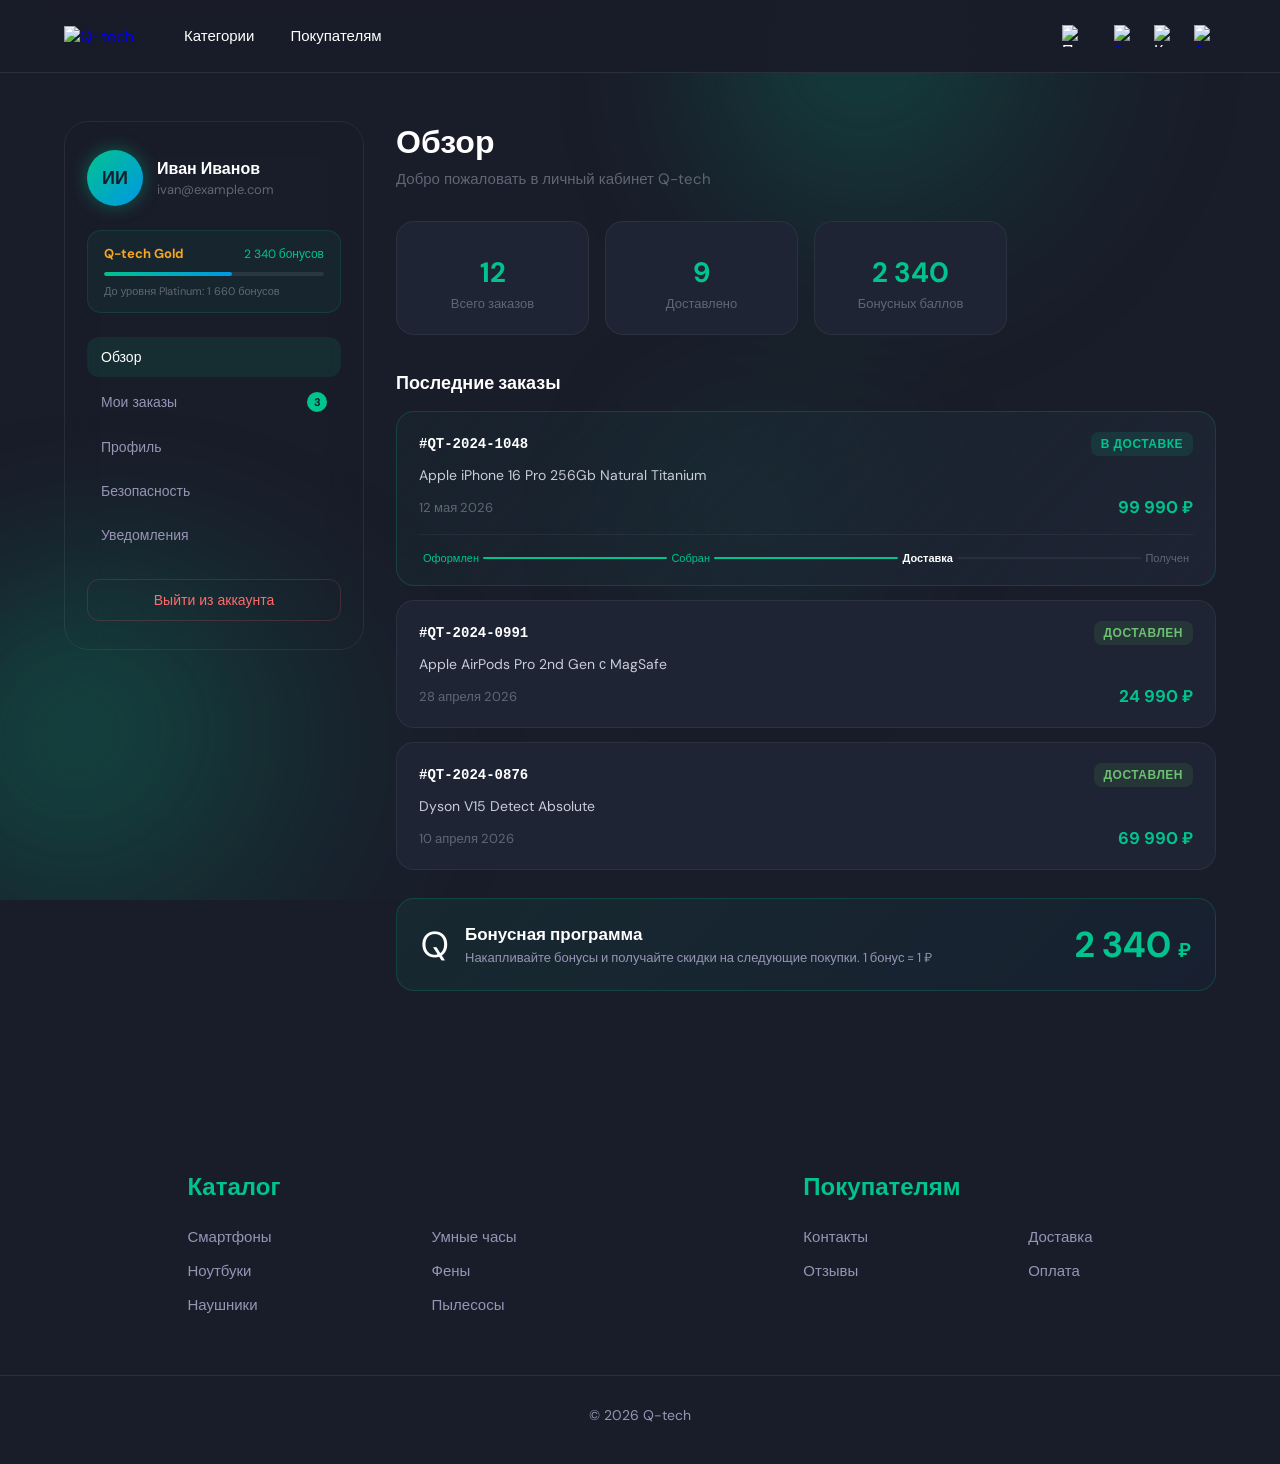
==== account.html @ d7476955 "Add files via upload" ====
<!DOCTYPE html>
<html lang="ru">
<head>
  <meta charset="UTF-8" />
  <meta name="viewport" content="width=device-width, initial-scale=1.0"/>
  <title>Личный кабинет — Q-tech</title>

  <link rel="stylesheet" href="css/global.css"/>
  <link rel="stylesheet" href="css/account.css"/>

  <link rel="preconnect" href="https://fonts.googleapis.com">
  <link href="https://fonts.googleapis.com/css2?family=DM+Sans:ital,opsz,wght@0,9..40,400;0,9..40,700;1,9..40,400&display=swap" rel="stylesheet">
</head>
<body>

<!-- HEADER -->
<header class="header">
  <div class="container nav">

    <div class="nav-left">
      <a href="index.html" class="logo">
        <img src="img/logo.svg" alt="Q-tech">
      </a>
      <nav class="menu">
        <a href="catalog.html">Категории</a>
        <a href="index.html#support">Покупателям</a>
      </nav>
    </div>

    <div class="icons">
      <div class="search-box">
        <div class="icon-wrap search-toggle">
          <img src="img/icon-search.svg" data-hover="img/icon-search-hover.svg" alt="Поиск">
        </div>
        <input type="text" id="searchInput" placeholder="Поиск...">
      </div>

      <a href="tel:+79999999999" class="icon-wrap">
        <img src="img/icon-phone.svg" data-hover="img/icon-phone-hover.svg" alt="Телефон">
      </a>

      <div class="icon-wrap cart-badge-wrap cart-toggle">
        <img src="img/icon-busket.svg" data-hover="img/icon-busket-hover.svg" alt="Корзина">
        <span class="cart-badge" id="cart-badge">0</span>
      </div>

      <a href="account.html" class="icon-wrap account-active">
        <img src="img/icon-account.svg" data-hover="img/icon-account-hover.svg" alt="Аккаунт">
      </a>

      <button class="burger-btn" aria-label="Меню">
        <span></span>
        <span></span>
        <span></span>
      </button>

      <div class="cart-modal"></div>
    </div>
  </div>
</header>

<!-- MOBILE MENU -->
<div class="mobile-menu">
  <button class="mobile-menu-close" aria-label="Закрыть">×</button>
  <a href="index.html#categories">Категории</a>
  <a href="catalog.html?category=phones">Смартфоны</a>
  <a href="catalog.html?category=laptops">Ноутбуки</a>
  <a href="catalog.html?category=headphones">Наушники</a>
  <a href="catalog.html?category=watch">Умные часы</a>
  <a href="catalog.html?category=vacuum">Пылесосы</a>
  <a href="catalog.html?category=dryer">Фены</a>
  <a href="index.html#support">Покупателям</a>
</div>

<!-- ACCOUNT LAYOUT -->
<div class="container account-wrap">

  <!-- SIDEBAR -->
  <aside class="account-sidebar" id="account-sidebar">

    <!-- AVATAR -->
    <div class="acc-avatar-block">
      <div class="acc-avatar" id="acc-avatar">
        <span id="acc-avatar-initials">ИИ</span>
      </div>
      <div class="acc-avatar-info">
        <div class="acc-name" id="acc-name-display">Иван Иванов</div>
        <div class="acc-email" id="acc-email-display">ivan@example.com</div>
      </div>
    </div>

    <!-- LEVEL -->
    <div class="acc-level-block">
      <div class="acc-level-row">
        <span class="acc-level-label">Q-tech Gold</span>
        <span class="acc-level-pts" id="acc-pts">2 340 бонусов</span>
      </div>
      <div class="acc-level-bar">
        <div class="acc-level-fill" style="width: 58%"></div>
      </div>
      <div class="acc-level-hint">До уровня Platinum: 1 660 бонусов</div>
    </div>

    <!-- MENU -->
    <nav class="acc-menu">
      <button class="acc-menu-item active" data-tab="overview">
        Обзор
      </button>
      <button class="acc-menu-item" data-tab="orders">
        Мои заказы
        <span class="acc-menu-badge">3</span>
      </button>
      <button class="acc-menu-item" data-tab="profile">
        Профиль
      </button>
      <button class="acc-menu-item" data-tab="security">
        Безопасность
      </button>
      <button class="acc-menu-item" data-tab="notifications">
        Уведомления
      </button>
    </nav>

    <button class="acc-logout-btn">Выйти из аккаунта</button>
  </aside>

  <!-- MAIN CONTENT -->
  <div class="account-main">

    <!-- ── OVERVIEW ── -->
    <div class="acc-tab active" id="tab-overview">
      <div class="acc-tab-header">
        <h2>Обзор</h2>
        <p>Добро пожаловать в личный кабинет Q-tech</p>
      </div>

      <!-- Stats -->
      <div class="acc-stats">
        <div class="acc-stat-card">
          <div class="acc-stat-icon acc-stat-icon-orders"></div>
          <div class="acc-stat-val">12</div>
          <div class="acc-stat-label">Всего заказов</div>
        </div>
        <div class="acc-stat-card">
          <div class="acc-stat-icon acc-stat-icon-done"></div>
          <div class="acc-stat-val">9</div>
          <div class="acc-stat-label">Доставлено</div>
        </div>
        <div class="acc-stat-card">
          <div class="acc-stat-icon acc-stat-icon-bonus"></div>
          <div class="acc-stat-val">2 340</div>
          <div class="acc-stat-label">Бонусных баллов</div>
        </div>

      </div>

      <!-- Recent orders -->
      <div class="acc-section-title">Последние заказы</div>
      <div class="orders-list">
        <div class="order-card active-order">
          <div class="order-meta">
            <div class="order-num">#QT-2024-1048</div>
            <div class="order-status status-delivery">В доставке</div>
          </div>
          <div class="order-items-preview">
            <div class="order-item-name">Apple iPhone 16 Pro 256Gb Natural Titanium</div>
          </div>
          <div class="order-footer">
            <div class="order-date">12 мая 2026</div>
            <div class="order-total">99 990 ₽</div>
          </div>
          <div class="order-track-bar">
            <div class="track-step done">Оформлен</div>
            <div class="track-line done"></div>
            <div class="track-step done">Собран</div>
            <div class="track-line done"></div>
            <div class="track-step current">Доставка</div>
            <div class="track-line"></div>
            <div class="track-step">Получен</div>
          </div>
        </div>

        <div class="order-card">
          <div class="order-meta">
            <div class="order-num">#QT-2024-0991</div>
            <div class="order-status status-done">Доставлен</div>
          </div>
          <div class="order-items-preview">
            <div class="order-item-name">Apple AirPods Pro 2nd Gen с MagSafe</div>
          </div>
          <div class="order-footer">
            <div class="order-date">28 апреля 2026</div>
            <div class="order-total">24 990 ₽</div>
          </div>
        </div>

        <div class="order-card">
          <div class="order-meta">
            <div class="order-num">#QT-2024-0876</div>
            <div class="order-status status-done">Доставлен</div>
          </div>
          <div class="order-items-preview">
            <div class="order-item-name">Dyson V15 Detect Absolute</div>
          </div>
          <div class="order-footer">
            <div class="order-date">10 апреля 2026</div>
            <div class="order-total">69 990 ₽</div>
          </div>
        </div>
      </div>

      <!-- Bonus block -->
      <div class="acc-bonus-block">
        <div class="acc-bonus-left">
          <div class="acc-bonus-icon">Q</div>
          <div>
            <h4>Бонусная программа</h4>
            <p>Накапливайте бонусы и получайте скидки на следующие покупки. 1 бонус = 1 ₽</p>
          </div>
        </div>
        <div class="acc-bonus-val">2 340 <span>₽</span></div>
      </div>
    </div>

    <!-- ── ORDERS ── -->
    <div class="acc-tab" id="tab-orders">
      <div class="acc-tab-header">
        <h2>Мои заказы</h2>
        <p>История всех ваших покупок</p>
      </div>

      <div class="orders-filter-row">
        <button class="order-filter-btn active">Все</button>
        <button class="order-filter-btn">В доставке</button>
        <button class="order-filter-btn">Доставлены</button>
        <button class="order-filter-btn">Отменены</button>
      </div>

      <div class="orders-list">
        <div class="order-card active-order">
          <div class="order-meta">
            <div class="order-num">#QT-2024-1048</div>
            <div class="order-status status-delivery">В доставке</div>
          </div>
          <div class="order-items-preview">
            <div class="order-item-name">Apple iPhone 16 Pro 256Gb Natural Titanium</div>
          </div>
          <div class="order-footer">
            <div class="order-date">12 мая 2026</div>
            <div class="order-total">99 990 ₽</div>
          </div>
          <div class="order-track-bar">
            <div class="track-step done">Оформлен</div>
            <div class="track-line done"></div>
            <div class="track-step done">Собран</div>
            <div class="track-line done"></div>
            <div class="track-step current">Доставка</div>
            <div class="track-line"></div>
            <div class="track-step">Получен</div>
          </div>
        </div>

        <div class="order-card">
          <div class="order-meta">
            <div class="order-num">#QT-2024-0991</div>
            <div class="order-status status-done">Доставлен</div>
          </div>
          <div class="order-items-preview">
            <div class="order-item-name">Apple AirPods Pro 2nd Gen с MagSafe</div>
          </div>
          <div class="order-footer">
            <div class="order-date">28 апреля 2026</div>
            <div class="order-total">24 990 ₽</div>
          </div>
        </div>

        <div class="order-card">
          <div class="order-meta">
            <div class="order-num">#QT-2024-0876</div>
            <div class="order-status status-done">Доставлен</div>
          </div>
          <div class="order-items-preview">
            <div class="order-item-name">Dyson V15 Detect Absolute</div>
          </div>
          <div class="order-footer">
            <div class="order-date">10 апреля 2026</div>
            <div class="order-total">69 990 ₽</div>
          </div>
        </div>

        <div class="order-card">
          <div class="order-meta">
            <div class="order-num">#QT-2024-0710</div>
            <div class="order-status status-done">Доставлен</div>
          </div>
          <div class="order-items-preview">
            <div class="order-item-name">Apple Watch Series 10 46mm Black Aluminium</div>
          </div>
          <div class="order-footer">
            <div class="order-date">15 марта 2026</div>
            <div class="order-total">44 990 ₽</div>
          </div>
        </div>
      </div>
    </div>


    <!-- ── PROFILE ── -->
    <div class="acc-tab" id="tab-profile">
      <div class="acc-tab-header">
        <h2>Профиль</h2>
        <p>Ваши персональные данные</p>
      </div>

      <div class="acc-form-grid">
        <div class="acc-form-group">
          <label>Имя</label>
          <input type="text" value="Иван" class="acc-input">
        </div>
        <div class="acc-form-group">
          <label>Фамилия</label>
          <input type="text" value="Иванов" class="acc-input">
        </div>
        <div class="acc-form-group">
          <label>Email</label>
          <input type="email" value="ivan@example.com" class="acc-input">
        </div>
        <div class="acc-form-group">
          <label>Телефон</label>
          <input type="tel" value="+7 (999) 000-00-00" class="acc-input">
        </div>
        <div class="acc-form-group">
          <label>Дата рождения</label>
          <input type="date" value="1995-04-20" class="acc-input">
        </div>
        <div class="acc-form-group">
          <label>Город</label>
          <input type="text" value="Москва" class="acc-input">
        </div>
        <div class="acc-form-group full">
          <label>Адрес доставки</label>
          <input type="text" value="ул. Тверская, д. 1, кв. 42" class="acc-input">
        </div>
      </div>

      <div class="acc-form-actions">
        <button class="acc-save-btn">Сохранить изменения</button>
        <button class="acc-cancel-btn">Отмена</button>
      </div>
    </div>

    <!-- ── SECURITY ── -->
    <div class="acc-tab" id="tab-security">
      <div class="acc-tab-header">
        <h2>Безопасность</h2>
        <p>Управление паролем и входом</p>
      </div>

      <div class="security-blocks">
        <div class="security-block">
          <h4>Изменить пароль</h4>
          <div class="acc-form-grid" style="margin-top: 16px;">
            <div class="acc-form-group full">
              <label>Текущий пароль</label>
              <input type="password" placeholder="••••••••" class="acc-input">
            </div>
            <div class="acc-form-group">
              <label>Новый пароль</label>
              <input type="password" placeholder="••••••••" class="acc-input">
            </div>
            <div class="acc-form-group">
              <label>Подтвердите пароль</label>
              <input type="password" placeholder="••••••••" class="acc-input">
            </div>
          </div>
          <button class="acc-save-btn" style="margin-top: 20px;">Изменить пароль</button>
        </div>

<div class="security-block">
          <h4>Активные сессии</h4>
          <div class="sessions-list">
            <div class="session-item current-session">
              <div class="session-icon session-icon-desktop"></div>
              <div class="session-info">
                <div class="session-device">MacBook Pro — Chrome</div>
                <div class="session-meta">Москва, Россия · Сейчас активна</div>
              </div>
              <div class="session-current-badge">Текущая</div>
            </div>
            <div class="session-item">
              <div class="session-icon session-icon-mobile"></div>
              <div class="session-info">
                <div class="session-device">iPhone 16 Pro — Safari</div>
                <div class="session-meta">Москва, Россия · 2 часа назад</div>
              </div>
              <button class="session-end-btn">Завершить</button>
            </div>
          </div>
        </div>
      </div>
    </div>

    <!-- ── NOTIFICATIONS ── -->
    <div class="acc-tab" id="tab-notifications">
      <div class="acc-tab-header">
        <h2>Уведомления</h2>
        <p>Настройте какие уведомления вы хотите получать</p>
      </div>

      <div class="notif-list">
        <div class="notif-item">
          <div>
            <h4>Статус заказа</h4>
            <p>Изменения статуса доставки и получения</p>
          </div>
          <div class="toggle-wrap">
            <input type="checkbox" id="n1" class="toggle-input" checked>
            <label for="n1" class="toggle-label"></label>
          </div>
        </div>
        <div class="notif-item">
          <div>
            <h4>Акции и скидки</h4>
            <p>Специальные предложения и промокоды</p>
          </div>
          <div class="toggle-wrap">
            <input type="checkbox" id="n2" class="toggle-input" checked>
            <label for="n2" class="toggle-label"></label>
          </div>
        </div>
        <div class="notif-item">
          <div>
            <h4>Новинки</h4>
            <p>Поступление новых товаров в наличие</p>
          </div>
          <div class="toggle-wrap">
            <input type="checkbox" id="n3" class="toggle-input">
            <label for="n3" class="toggle-label"></label>
          </div>
        </div>
        <div class="notif-item">
          <div>
            <h4>Снижение цены</h4>
            <p>Когда товар из избранного подешевеет</p>
          </div>
          <div class="toggle-wrap">
            <input type="checkbox" id="n4" class="toggle-input" checked>
            <label for="n4" class="toggle-label"></label>
          </div>
        </div>
        <div class="notif-item">
          <div>
            <h4>Email-рассылка</h4>
            <p>Еженедельный дайджест на почту</p>
          </div>
          <div class="toggle-wrap">
            <input type="checkbox" id="n5" class="toggle-input">
            <label for="n5" class="toggle-label"></label>
          </div>
        </div>
        <div class="notif-item">
          <div>
            <h4>Push-уведомления</h4>
            <p>Мгновенные уведомления в браузере</p>
          </div>
          <div class="toggle-wrap">
            <input type="checkbox" id="n6" class="toggle-input" checked>
            <label for="n6" class="toggle-label"></label>
          </div>
        </div>
      </div>

      <button class="acc-save-btn" style="margin-top: 24px;">Сохранить настройки</button>
    </div>

  </div><!-- /account-main -->
</div><!-- /account-wrap -->

<!-- FOOTER -->
<footer class="footer-wrap">
  <div class="container footer-grid">
    <div class="footer-block">
      <h4>Каталог</h4>
      <div class="footer-columns">
        <div class="footer-column">
          <a href="catalog.html?category=phones">Смартфоны</a>
          <a href="catalog.html?category=laptops">Ноутбуки</a>
          <a href="catalog.html?category=headphones">Наушники</a>
        </div>
        <div class="footer-column">
          <a href="catalog.html?category=watch">Умные часы</a>
          <a href="catalog.html?category=dryer">Фены</a>
          <a href="catalog.html?category=vacuum">Пылесосы</a>
        </div>
      </div>
    </div>
    <div class="footer-block">
      <h4>Покупателям</h4>
      <div class="footer-columns">
        <div class="footer-column">
          <a href="index.html#support">Контакты</a>
          <a href="index.html#reviews">Отзывы</a>
        </div>
        <div class="footer-column">
          <a href="index.html#delivery">Доставка</a>
          <a href="index.html#payment">Оплата</a>
        </div>
      </div>
    </div>
  </div>
  <p class="footer-copy">© 2026 Q-tech</p>
</footer>

<!-- BACKGROUND BLOBS -->
<div class="bg-blobs">
  <div class="blob blob-1"></div>
  <div class="blob blob-2"></div>
  <div class="blob blob-3"></div>
</div>

<script src="js/products.js"></script>
<script src="js/cart.js"></script>
<script src="js/common.js"></script>
<script src="js/account.js"></script>

</body>
</html>
---- css/global.css ----
/* ══════════════════════════════════════
   GLOBAL.CSS — Q-tech shared styles
   ══════════════════════════════════════ */

* {
  margin: 0;
  padding: 0;
  box-sizing: border-box;
}

html {
  scroll-behavior: smooth;
}

body {
  background: #191C29;
  color: white;
  font-family: 'DM Sans', sans-serif;
  overflow-x: hidden;
}

.container {
  width: 90%;
  max-width: 1700px;
  margin: auto;
}

/* ── ANIMATED BACKGROUND ── */

.bg-blobs {
  position: fixed;
  inset: 0;
  z-index: -1;
  overflow: hidden;
  pointer-events: none;
}

.blob {
  position: absolute;
  background: radial-gradient(
    circle at 30% 30%,
    rgba(1, 195, 141, 0.45),
    rgba(1, 195, 141, 0.12),
    transparent 70%
  );
  filter: blur(90px);
  opacity: 0.8;
  animation:
    morphBlob 14s ease-in-out infinite alternate,
    moveBlob  18s ease-in-out infinite alternate;
  transform-origin: center;
}

.blob-1 {
  width: 520px; height: 420px;
  top: -100px; right: 5%;
  border-radius: 58% 42% 63% 37% / 42% 58% 36% 64%;
}

.blob-2 {
  width: 620px; height: 520px;
  bottom: -180px; left: -120px;
  border-radius: 37% 63% 46% 54% / 58% 42% 58% 42%;
  animation-delay: 2s;
}

.blob-3 {
  width: 340px; height: 300px;
  top: 45%; left: 50%;
  border-radius: 61% 39% 52% 48% / 44% 56% 41% 59%;
  opacity: 0.45;
  animation-delay: 5s;
}

@keyframes moveBlob {
  0%   { transform: translate(0, 0) rotate(0deg) scale(1); }
  100% { transform: translate(120px, -80px) rotate(35deg) scale(1.2); }
}

@keyframes morphBlob {
  0%   { border-radius: 58% 42% 63% 37% / 42% 58% 36% 64%; }
  50%  { border-radius: 40% 60% 30% 70% / 61% 39% 71% 29%; }
  100% { border-radius: 67% 33% 52% 48% / 32% 68% 43% 57%; }
}

/* ── HEADER ── */

.header {
  border-bottom: 1px solid #2a2f3f;
  padding: 16px 0;
  position: sticky;
  top: 0;
  z-index: 200;
  background: rgba(25, 28, 41, 0.92);
  backdrop-filter: blur(18px);
  -webkit-backdrop-filter: blur(18px);
}

.nav {
  display: flex;
  justify-content: space-between;
  align-items: center;
}

.nav-left {
  display: flex;
  align-items: center;
  gap: 50px;
}

.logo img {
  width: 55px;
  height: 45px;
}

.menu {
  display: flex;
  gap: 36px;
}

.menu a {
  color: white;
  text-decoration: none;
  font-size: 15px;
  transition: color 0.3s;
}

.menu a:hover { color: #01C38D; }

/* ── NAV ICONS ── */

.icons {
  position: relative;
  display: flex;
  align-items: center;
  gap: 18px;
}

.icon-wrap {
  height: 22px;
  display: flex;
  align-items: center;
  cursor: pointer;
  position: relative;
}

.icon-wrap img {
  width: 22px;
  height: 22px;
  object-fit: contain;
  transition: 0.2s ease;
  cursor: pointer;
}

/* ── BURGER MENU ── */

.burger-btn {
  display: none;
  flex-direction: column;
  justify-content: center;
  align-items: center;
  width: 36px;
  height: 36px;
  background: none;
  border: none;
  cursor: pointer;
  gap: 5px;
  padding: 0;
}

.burger-btn span {
  display: block;
  width: 24px;
  height: 2px;
  background: white;
  border-radius: 2px;
  transition: 0.3s ease;
}

.burger-btn.open span:nth-child(1) {
  transform: translateY(7px) rotate(45deg);
}
.burger-btn.open span:nth-child(2) {
  opacity: 0;
}
.burger-btn.open span:nth-child(3) {
  transform: translateY(-7px) rotate(-45deg);
}

/* ── MOBILE MENU DRAWER ── */

.mobile-menu {
  display: none;
  position: fixed;
  top: 0;
  left: 0;
  right: 0;
  bottom: 0;
  background: rgba(25, 28, 41, 0.98);
  backdrop-filter: blur(20px);
  z-index: 190;
  padding: 90px 32px 40px;
  flex-direction: column;
  gap: 8px;
  overflow-y: auto;
}

.mobile-menu.open {
  display: flex;
}

.mobile-menu a {
  color: white;
  text-decoration: none;
  font-size: 22px;
  font-weight: 600;
  padding: 14px 0;
  border-bottom: 1px solid rgba(255,255,255,0.07);
  transition: color 0.2s;
}

.mobile-menu a:hover { color: #01C38D; }

.mobile-menu .mobile-menu-close {
  position: absolute;
  top: 20px;
  right: 24px;
  background: none;
  border: none;
  color: white;
  font-size: 28px;
  cursor: pointer;
  line-height: 1;
}

/* ── SEARCH ── */

.search-box {
  display: flex;
  align-items: center;
  position: relative;
}

.search-box input {
  width: 0;
  opacity: 0;
  border: 1px solid white;
  outline: none;
  background: transparent;
  color: white;
  height: 40px;
  border-radius: 50px;
  margin-left: 10px;
  padding: 0;
  transition: 0.35s ease;
  font-size: 15px;
  font-family: 'DM Sans', sans-serif;
  pointer-events: none;
}

.search-box.active input {
  width: 200px;
  opacity: 1;
  padding: 0 16px;
  pointer-events: auto;
}

.search-box input::placeholder { color: #8b90a0; }

/* ── CART MODAL ── */

.cart-modal {
  position: absolute;
  top: 50px;
  right: 0;
  width: 340px;
  background: #11182B;
  border: 1px solid rgba(255,255,255,0.08);
  border-radius: 24px;
  padding: 24px;
  opacity: 0;
  visibility: hidden;
  transform: translateY(10px);
  transition: 0.35s ease;
  z-index: 300;
}

.cart-modal.active {
  opacity: 1;
  visibility: visible;
  transform: translateY(0);
}

.cart-modal h4 {
  font-size: 20px;
  margin-bottom: 16px;
  color: #01C38D;
}

.cart-empty {
  color: #8f96a8;
  font-size: 15px;
}

.cart-items {
  display: flex;
  flex-direction: column;
  gap: 12px;
  max-height: 300px;
  overflow-y: auto;
}

.cart-items::-webkit-scrollbar { width: 4px; }
.cart-items::-webkit-scrollbar-track { background: transparent; }
.cart-items::-webkit-scrollbar-thumb { background: #2a2f3f; border-radius: 4px; }

.cart-item {
  display: flex;
  align-items: center;
  gap: 12px;
  padding: 10px;
  background: rgba(255,255,255,0.04);
  border-radius: 14px;
  border: 1px solid rgba(255,255,255,0.06);
}

.cart-item img {
  width: 48px;
  height: 48px;
  object-fit: contain;
  flex-shrink: 0;
}

.cart-item-info { flex: 1; min-width: 0; }

.cart-item-title {
  font-size: 13px;
  color: #c8cdd8;
  white-space: nowrap;
  overflow: hidden;
  text-overflow: ellipsis;
}

.cart-item-price {
  font-size: 14px;
  font-weight: 700;
  color: #01C38D;
  margin-top: 3px;
}

.cart-item-remove {
  background: none;
  border: none;
  color: #5f6675;
  cursor: pointer;
  font-size: 18px;
  line-height: 1;
  transition: color 0.2s;
  flex-shrink: 0;
}

.cart-item-remove:hover { color: #ff5a5a; }

.cart-footer {
  margin-top: 16px;
  padding-top: 16px;
  border-top: 1px solid rgba(255,255,255,0.07);
}

.cart-total {
  display: flex;
  justify-content: space-between;
  align-items: center;
  margin-bottom: 14px;
}

.cart-total span { color: #8f96a8; font-size: 14px; }
.cart-total strong { font-size: 18px; color: #01C38D; }

.cart-checkout-btn {
  width: 100%;
  padding: 14px;
  border-radius: 14px;
  border: none;
  background: #01C38D;
  color: #191C29;
  font-size: 16px;
  font-weight: 700;
  font-family: 'DM Sans', sans-serif;
  cursor: pointer;
  transition: 0.3s;
}

.cart-checkout-btn:hover {
  background: #00a87a;
  box-shadow: 0 0 24px rgba(1,195,141,0.4);
}

/* ── CART BADGE ── */

.cart-badge-wrap {
  position: relative;
}

.cart-badge {
  position: absolute;
  top: -8px;
  right: -8px;
  width: 18px;
  height: 18px;
  background: #fff;
  border-radius: 50%;
  font-size: 10px;
  font-weight: 700;
  color: #191C29;
  display: flex;
  align-items: center;
  justify-content: center;
  opacity: 0;
  transform: scale(0);
  transition: 0.25s ease;
}

.cart-badge.visible {
  opacity: 1;
  transform: scale(1);
}

/* ── FOOTER ── */

.footer-wrap {
  padding: 80px 0 40px;
}

.footer-grid {
  display: flex;
  justify-content: space-around;
  margin-bottom: 60px;
  flex-wrap: wrap;
  gap: 40px;
}

.footer-block {
  display: flex;
  flex-direction: column;
}

.footer-block h4 {
  color: #01C38D;
  margin-bottom: 25px;
  font-size: 24px;
}

.footer-columns {
  display: flex;
  gap: 160px;
}

.footer-column {
  display: flex;
  flex-direction: column;
  gap: 14px;
}

.footer-block a {
  text-decoration: none;
  color: #9795B5;
  transition: color 0.3s;
  font-size: 15px;
}

.footer-block a:hover { color: white; }

.footer-copy {
  text-align: center;
  color: #9795B5;
  font-size: 14px;
  padding-top: 30px;
  border-top: 1px solid #2a2f3f;
}

/* ── BUTTON BASE ── */

.btn {
  display: inline-flex;
  align-items: center;
  justify-content: center;
  gap: 8px;
  padding: 13px 28px;
  border-radius: 14px;
  font-size: 15px;
  font-weight: 600;
  font-family: 'DM Sans', sans-serif;
  cursor: pointer;
  transition: 0.3s ease;
  text-decoration: none;
  border: none;
}

.btn-primary {
  background: transparent;
  border: 1.5px solid #01C38D;
  color: white;
}

.btn-primary:hover {
  background: rgba(1,195,141,0.12);
  box-shadow: 0 0 24px rgba(1,195,141,0.35);
  border-color: #01C38D;
}

/* ── COUNTER ── */

.qty-control {
  display: inline-flex;
  align-items: center;
  background: #01C38D;
  border-radius: 14px;
  overflow: hidden;
}

.qty-btn {
  width: 40px;
  height: 40px;
  background: none;
  border: none;
  color: #191C29;
  font-size: 20px;
  font-weight: 700;
  cursor: pointer;
  display: flex;
  align-items: center;
  justify-content: center;
  transition: background 0.2s;
}

.qty-btn:hover { background: rgba(0,0,0,0.1); }

.qty-value {
  min-width: 32px;
  text-align: center;
  font-size: 15px;
  font-weight: 700;
  color: #191C29;
}

/* ── ARROW ── */

.arrow {
  position: relative;
  width: 30px;
  height: 2px;
  background: #01C38D;
  border-radius: 20px;
  transition: 0.35s ease;
}

.arrow::after {
  content: "";
  position: absolute;
  right: 0;
  top: 50%;
  width: 8px;
  height: 8px;
  border-top: 2px solid #01C38D;
  border-right: 2px solid #01C38D;
  transform: translateY(-50%) rotate(45deg);
  border-radius: 2px;
  transition: 0.35s ease;
}

/* ── RATING STARS ── */

.stars {
  display: flex;
  gap: 3px;
}

.star {
  font-size: 13px;
  color: #2a2f3f;
}

.star.filled { color: #f5c518; }
.star.half   { color: #f5c518; }

/* ── ANIMATIONS ── */

@keyframes fadeIn {
  from { opacity: 0; transform: translateY(16px); }
  to   { opacity: 1; transform: translateY(0); }
}

/* ── TABLET ── */

@media (max-width: 900px) {
  .menu { display: none; }
  .burger-btn { display: flex; }

  .search-box.active input {
    width: 160px;
  }

  .cart-modal {
    width: 300px;
    right: -10px;
  }
}

/* ── MOBILE ── */

@media (max-width: 600px) {
  .container { width: 94%; }

  .logo img { width: 46px; height: 38px; }

  .icons { gap: 12px; }
  
  .search-box.active input {
    width: 130px;
    font-size: 13px;
  }

  .cart-modal {
    position: fixed;
    top: auto;
    bottom: 0;
    left: 0;
    right: 0;
    width: 100%;
    border-radius: 24px 24px 0 0;
    max-height: 80vh;
    overflow-y: auto;
  }

  .footer-grid {
    flex-direction: column;
    gap: 32px;
  }

  .footer-columns { gap: 30px; }

  .footer-block h4 { margin-bottom: 16px; }
}
---- css/account.css ----
/* ══════════════════════════════════════
   ACCOUNT.CSS — Q-tech личный кабинет
   ══════════════════════════════════════ */

/* ── LAYOUT ── */

.account-wrap {
  display: grid;
  grid-template-columns: 300px 1fr;
  gap: 32px;
  padding: 48px 0 100px;
  align-items: start;
}

/* ── SIDEBAR ── */

.account-sidebar {
  position: sticky;
  top: 90px;
  backdrop-filter: blur(18px);
  border: 1px solid rgba(255,255,255,0.07);
  border-radius: 24px;
  padding: 28px 22px;
  display: flex;
  flex-direction: column;
  gap: 24px;
}

/* Avatar */
.acc-avatar-block {
  display: flex;
  align-items: center;
  gap: 14px;
}

.acc-avatar {
  width: 56px;
  height: 56px;
  border-radius: 50%;
  background: linear-gradient(135deg, #01C38D, #0097e6);
  display: flex;
  align-items: center;
  justify-content: center;
  font-size: 18px;
  font-weight: 700;
  color: #191C29;
  flex-shrink: 0;
  box-shadow: 0 0 18px rgba(1,195,141,0.4);
}

.acc-name {
  font-size: 16px;
  font-weight: 700;
  color: white;
}

.acc-email {
  font-size: 13px;
  color: #5f6675;
  margin-top: 2px;
}

/* Level */
.acc-level-block {
  background: rgba(1,195,141,0.06);
  border: 1px solid rgba(1,195,141,0.15);
  border-radius: 14px;
  padding: 14px 16px;
}

.acc-level-row {
  display: flex;
  justify-content: space-between;
  align-items: center;
  margin-bottom: 10px;
}

.acc-level-label {
  font-size: 13px;
  font-weight: 700;
  color: #f5a623;
}

.acc-level-pts {
  font-size: 12px;
  color: #01C38D;
}

.acc-level-bar {
  height: 4px;
  background: rgba(255,255,255,0.08);
  border-radius: 2px;
  overflow: hidden;
  margin-bottom: 8px;
}

.acc-level-fill {
  height: 100%;
  background: linear-gradient(to right, #01C38D, #0097e6);
  border-radius: 2px;
  transition: width 0.5s ease;
}

.acc-level-hint {
  font-size: 11px;
  color: #5f6675;
}

/* Menu */
.acc-menu {
  display: flex;
  flex-direction: column;
  gap: 4px;
}

.acc-menu-item {
  display: flex;
  align-items: center;
  gap: 12px;
  padding: 11px 14px;
  border-radius: 12px;
  border: none;
  background: transparent;
  color: #9795B5;
  font-family: 'DM Sans', sans-serif;
  font-size: 14px;
  cursor: pointer;
  transition: 0.2s ease;
  text-align: left;
  position: relative;
}

.acc-menu-item:hover {
  background: rgba(255,255,255,0.05);
  color: white;
}

.acc-menu-item.active {
  background: rgba(1,195,141,0.1);
  color: white;
}

.acc-menu-icon { font-size: 16px; }

.acc-menu-badge {
  margin-left: auto;
  background: #01C38D;
  color: #191C29;
  font-size: 11px;
  font-weight: 700;
  width: 20px;
  height: 20px;
  border-radius: 50%;
  display: flex;
  align-items: center;
  justify-content: center;
}

.acc-logout-btn {
  width: 100%;
  padding: 11px;
  border-radius: 12px;
  border: 1px solid rgba(255,90,90,0.2);
  background: transparent;
  color: #ff6b6b;
  font-family: 'DM Sans', sans-serif;
  font-size: 14px;
  cursor: pointer;
  transition: 0.25s;
}

.acc-logout-btn:hover {
  background: rgba(255,107,107,0.08);
  border-color: #ff6b6b;
}

/* ── MAIN CONTENT ── */

.account-main { min-height: 600px; }

.acc-tab {
  display: none;
  animation: fadeIn 0.3s ease;
}

.acc-tab.active { display: block; }

.acc-tab-header {
  margin-bottom: 32px;
}

.acc-tab-header h2 {
  font-size: 32px;
  font-weight: 700;
  color: white;
  margin-bottom: 6px;
}

.acc-tab-header p {
  color: #5f6675;
  font-size: 15px;
}

/* ── STATS ── */

.acc-stats {
  display: grid;
  grid-template-columns: repeat(4, 1fr);
  gap: 16px;
  margin-bottom: 36px;
}

.acc-stat-card {
  background: #1e2433;
  border: 1px solid rgba(255,255,255,0.06);
  border-radius: 18px;
  padding: 22px 18px;
  text-align: center;
  transition: 0.3s ease;
}

.acc-stat-card:hover {
  border-color: rgba(1,195,141,0.3);
  box-shadow: 0 0 18px rgba(1,195,141,0.1);
}

.acc-stat-icon { font-size: 26px; margin-bottom: 10px; }

.acc-stat-val {
  font-size: 28px;
  font-weight: 700;
  color: #01C38D;
  margin-bottom: 4px;
}

.acc-stat-label {
  font-size: 13px;
  color: #5f6675;
}

/* ── ORDERS ── */

.acc-section-title {
  font-size: 18px;
  font-weight: 700;
  color: white;
  margin-bottom: 16px;
}

.orders-list {
  display: flex;
  flex-direction: column;
  gap: 14px;
  margin-bottom: 28px;
}

.order-card {
  background: #1e2433;
  border: 1px solid rgba(255,255,255,0.06);
  border-radius: 18px;
  padding: 20px 22px;
  transition: 0.3s ease;
}

.order-card:hover {
  border-color: rgba(255,255,255,0.12);
}

.order-card.active-order {
  border-color: rgba(1,195,141,0.2);
  background: linear-gradient(135deg, rgba(1,195,141,0.04), #1e2433);
}

.order-meta {
  display: flex;
  justify-content: space-between;
  align-items: center;
  margin-bottom: 10px;
}

.order-num {
  font-size: 14px;
  font-weight: 700;
  color: white;
  font-family: monospace;
}

.order-status {
  font-size: 12px;
  font-weight: 700;
  padding: 4px 10px;
  border-radius: 8px;
  text-transform: uppercase;
  letter-spacing: 0.5px;
}

.status-delivery { background: rgba(1,195,141,0.12); color: #01C38D; }
.status-done     { background: rgba(100,200,100,0.1); color: #6cc070; }
.status-cancel   { background: rgba(255,90,90,0.1);   color: #ff6b6b; }
.status-pending  { background: rgba(245,166,35,0.1);  color: #f5a623; }

.order-item-name {
  font-size: 14px;
  color: #c8cdd8;
  margin-bottom: 12px;
}

.order-footer {
  display: flex;
  justify-content: space-between;
  align-items: center;
}

.order-date  { font-size: 13px; color: #5f6675; }
.order-total { font-size: 17px; font-weight: 700; color: #01C38D; }

/* Tracking bar */
.order-track-bar {
  display: flex;
  align-items: center;
  gap: 0;
  margin-top: 16px;
  padding-top: 16px;
  border-top: 1px solid rgba(255,255,255,0.05);
}

.track-step {
  font-size: 11px;
  color: #5f6675;
  text-align: center;
  white-space: nowrap;
  padding: 0 4px;
}

.track-step.done    { color: #01C38D; }
.track-step.current { color: white; font-weight: 700; }

.track-line {
  flex: 1;
  height: 2px;
  background: #2a2f3f;
  border-radius: 1px;
}

.track-line.done { background: #01C38D; }

/* Orders filter */
.orders-filter-row {
  display: flex;
  gap: 8px;
  margin-bottom: 20px;
  flex-wrap: wrap;
}

.order-filter-btn {
  padding: 8px 16px;
  border-radius: 10px;
  border: 1px solid #2a2f3f;
  background: transparent;
  color: #5f6675;
  font-family: 'DM Sans', sans-serif;
  font-size: 13px;
  cursor: pointer;
  transition: 0.2s;
}

.order-filter-btn:hover  { border-color: #01C38D; color: #01C38D; }
.order-filter-btn.active { border-color: #01C38D; background: rgba(1,195,141,0.08); color: white; }

/* ── BONUS BLOCK ── */

.acc-bonus-block {
  display: flex;
  align-items: center;
  justify-content: space-between;
  gap: 20px;
  padding: 22px 24px;
  background: linear-gradient(135deg, rgba(1,195,141,0.08), rgba(0,151,230,0.04));
  border: 1px solid rgba(1,195,141,0.2);
  border-radius: 18px;
}

.acc-bonus-left {
  display: flex;
  align-items: center;
  gap: 16px;
}

.acc-bonus-icon { font-size: 36px; }

.acc-bonus-left h4 { font-size: 17px; color: white; margin-bottom: 4px; }
.acc-bonus-left p  { font-size: 13px; color: #9795B5; }

.acc-bonus-val {
  font-size: 36px;
  font-weight: 700;
  color: #01C38D;
  white-space: nowrap;
}

.acc-bonus-val span { font-size: 20px; }

/* ── WISHLIST ── */

.wishlist-grid {
  display: grid;
  grid-template-columns: repeat(3, 1fr);
  gap: 20px;
}

.wishlist-empty {
  grid-column: 1/-1;
  text-align: center;
  padding: 60px 20px;
  color: #5f6675;
}

.wishlist-empty .empty-icon { font-size: 48px; margin-bottom: 16px; }
.wishlist-empty h3 { font-size: 20px; color: white; margin-bottom: 8px; }

/* ── FORMS ── */

.acc-form-grid {
  display: grid;
  grid-template-columns: 1fr 1fr;
  gap: 16px;
}

.acc-form-group { display: flex; flex-direction: column; gap: 8px; }
.acc-form-group.full { grid-column: 1 / -1; }

.acc-form-group label {
  font-size: 13px;
  color: #5f6675;
  text-transform: uppercase;
  letter-spacing: 0.8px;
}

.acc-input {
  background: #1e2433;
  border: 1px solid #2a2f3f;
  border-radius: 12px;
  padding: 12px 16px;
  color: white;
  font-family: 'DM Sans', sans-serif;
  font-size: 15px;
  outline: none;
  transition: border-color 0.2s;
}

.acc-input:focus { border-color: #01C38D; }

.acc-form-actions {
  display: flex;
  gap: 12px;
  margin-top: 24px;
}

.acc-save-btn {
  padding: 13px 28px;
  border-radius: 12px;
  border: none;
  background: #01C38D;
  color: #191C29;
  font-family: 'DM Sans', sans-serif;
  font-size: 15px;
  font-weight: 700;
  cursor: pointer;
  transition: 0.25s;
}

.acc-save-btn:hover {
  background: #00a87a;
  box-shadow: 0 0 20px rgba(1,195,141,0.35);
}

.acc-cancel-btn {
  padding: 13px 28px;
  border-radius: 12px;
  border: 1px solid #2a2f3f;
  background: transparent;
  color: #5f6675;
  font-family: 'DM Sans', sans-serif;
  font-size: 15px;
  cursor: pointer;
  transition: 0.25s;
}

.acc-cancel-btn:hover { border-color: #01C38D; color: #01C38D; }

/* ── SECURITY ── */

.security-blocks { display: flex; flex-direction: column; gap: 20px; }

.security-block {
  background: #1e2433;
  border: 1px solid rgba(255,255,255,0.06);
  border-radius: 18px;
  padding: 24px;
}

.security-block h4 { font-size: 18px; color: white; margin-bottom: 8px; }
.security-block > p { font-size: 14px; color: #9795B5; margin-bottom: 16px; }

.tfa-row {
  display: flex;
  align-items: center;
  justify-content: space-between;
  margin-top: 14px;
  color: #c8cdd8;
  font-size: 14px;
}

/* Toggle switch */
.toggle-wrap { position: relative; width: 48px; height: 26px; flex-shrink: 0; }

.toggle-input {
  opacity: 0;
  position: absolute;
  width: 0; height: 0;
}

.toggle-label {
  position: absolute;
  inset: 0;
  background: #2a2f3f;
  border-radius: 13px;
  cursor: pointer;
  transition: 0.3s ease;
}

.toggle-label::after {
  content: '';
  position: absolute;
  top: 3px; left: 3px;
  width: 20px; height: 20px;
  border-radius: 50%;
  background: #5f6675;
  transition: 0.3s ease;
}

.toggle-input:checked + .toggle-label { background: rgba(1,195,141,0.2); border: 1px solid #01C38D; }
.toggle-input:checked + .toggle-label::after { left: 23px; background: #01C38D; }

/* Sessions */
.sessions-list { display: flex; flex-direction: column; gap: 12px; margin-top: 16px; }

.session-item {
  display: flex;
  align-items: center;
  gap: 14px;
  padding: 14px 16px;
  background: rgba(255,255,255,0.03);
  border-radius: 12px;
  border: 1px solid rgba(255,255,255,0.06);
}

.session-item.current-session { border-color: rgba(1,195,141,0.2); }

.session-icon { font-size: 22px; }

.session-info { flex: 1; }
.session-device { font-size: 14px; color: white; margin-bottom: 2px; }
.session-meta   { font-size: 12px; color: #5f6675; }

.session-current-badge {
  font-size: 12px;
  color: #01C38D;
  border: 1px solid rgba(1,195,141,0.3);
  padding: 3px 10px;
  border-radius: 8px;
}

.session-end-btn {
  background: none;
  border: 1px solid rgba(255,90,90,0.3);
  color: #ff6b6b;
  font-family: 'DM Sans', sans-serif;
  font-size: 13px;
  padding: 5px 12px;
  border-radius: 8px;
  cursor: pointer;
  transition: 0.2s;
}

.session-end-btn:hover { background: rgba(255,107,107,0.08); }

/* ── NOTIFICATIONS ── */

.notif-list { display: flex; flex-direction: column; gap: 0; }

.notif-item {
  display: flex;
  align-items: center;
  justify-content: space-between;
  padding: 18px 0;
  border-bottom: 1px solid rgba(255,255,255,0.05);
  gap: 20px;
}

.notif-item:last-child { border-bottom: none; }

.notif-item h4 { font-size: 15px; color: white; margin-bottom: 4px; }
.notif-item p  { font-size: 13px; color: #5f6675; }

/* ── RESPONSIVE ── */

@media (max-width: 1100px) {
  .acc-stats { grid-template-columns: repeat(2, 1fr); }
  .wishlist-grid { grid-template-columns: repeat(2, 1fr); }
}

@media (max-width: 900px) {
  .account-wrap {
    grid-template-columns: 1fr;
  }
  .account-sidebar { position: static; }
  .acc-stats { grid-template-columns: repeat(2, 1fr); }
}

@media (max-width: 600px) {
  .acc-stats { grid-template-columns: repeat(2, 1fr); }
  .wishlist-grid { grid-template-columns: 1fr; }
  .acc-form-grid { grid-template-columns: 1fr; }
  .acc-form-group.full { grid-column: 1; }
  .order-track-bar { display: none; }
}
/* ── DATE INPUT ICON WHITE ── */
input[type="date"].acc-input {
  color-scheme: dark;
  position: relative;
}
input[type="date"].acc-input::-webkit-calendar-picker-indicator {
  filter: invert(1);
  cursor: pointer;
  opacity: 0.7;
  transition: opacity 0.2s;
}
input[type="date"].acc-input::-webkit-calendar-picker-indicator:hover {
  opacity: 1;
}
/* Position picker to bottom-right under the icon */
input[type="date"].acc-input::-webkit-datetime-edit {
  flex: 1;
}
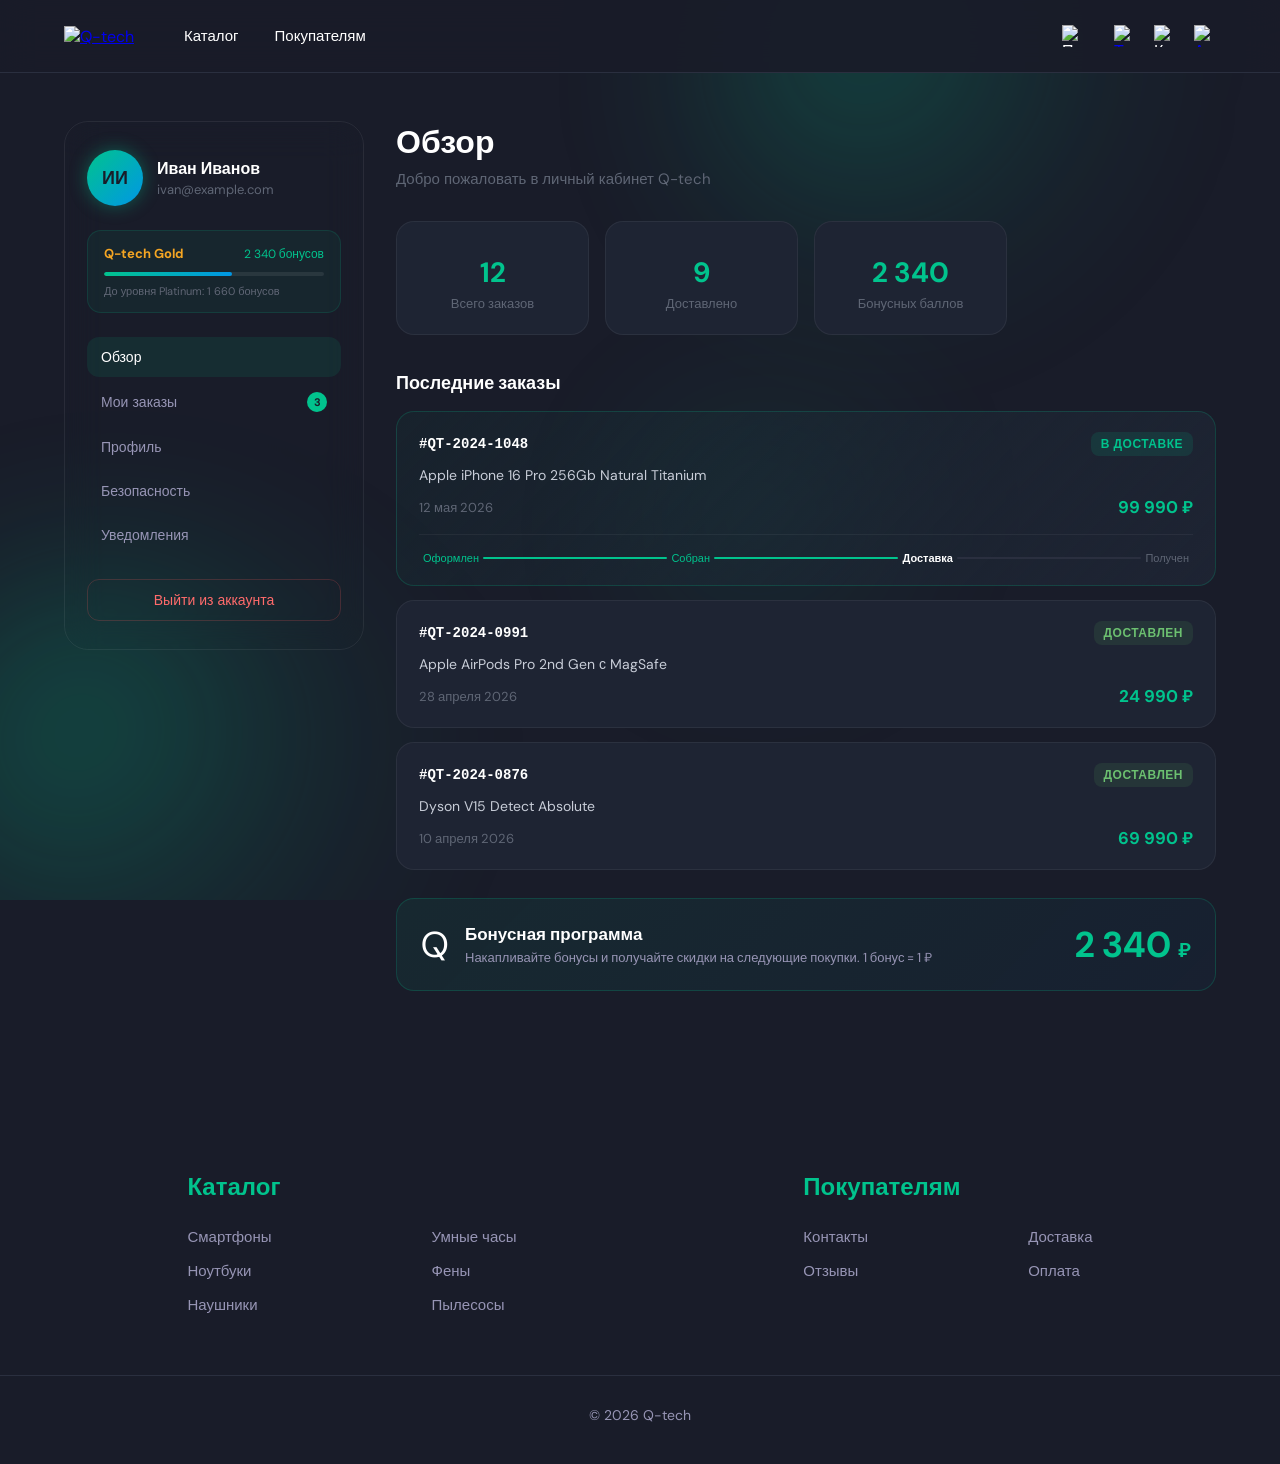
==== commit 1fd42cd0: "Change 'Категории' to 'Каталог' in account.html" ====
--- a/account.html
+++ b/account.html
@@ -22,7 +22,7 @@
         <img src="img/logo.svg" alt="Q-tech">
       </a>
       <nav class="menu">
-        <a href="catalog.html">Категории</a>
+        <a href="catalog.html">Каталог</a>
         <a href="index.html#support">Покупателям</a>
       </nav>
     </div>
@@ -524,4 +524,4 @@
 <script src="js/account.js"></script>
 
 </body>
-</html>+</html>
